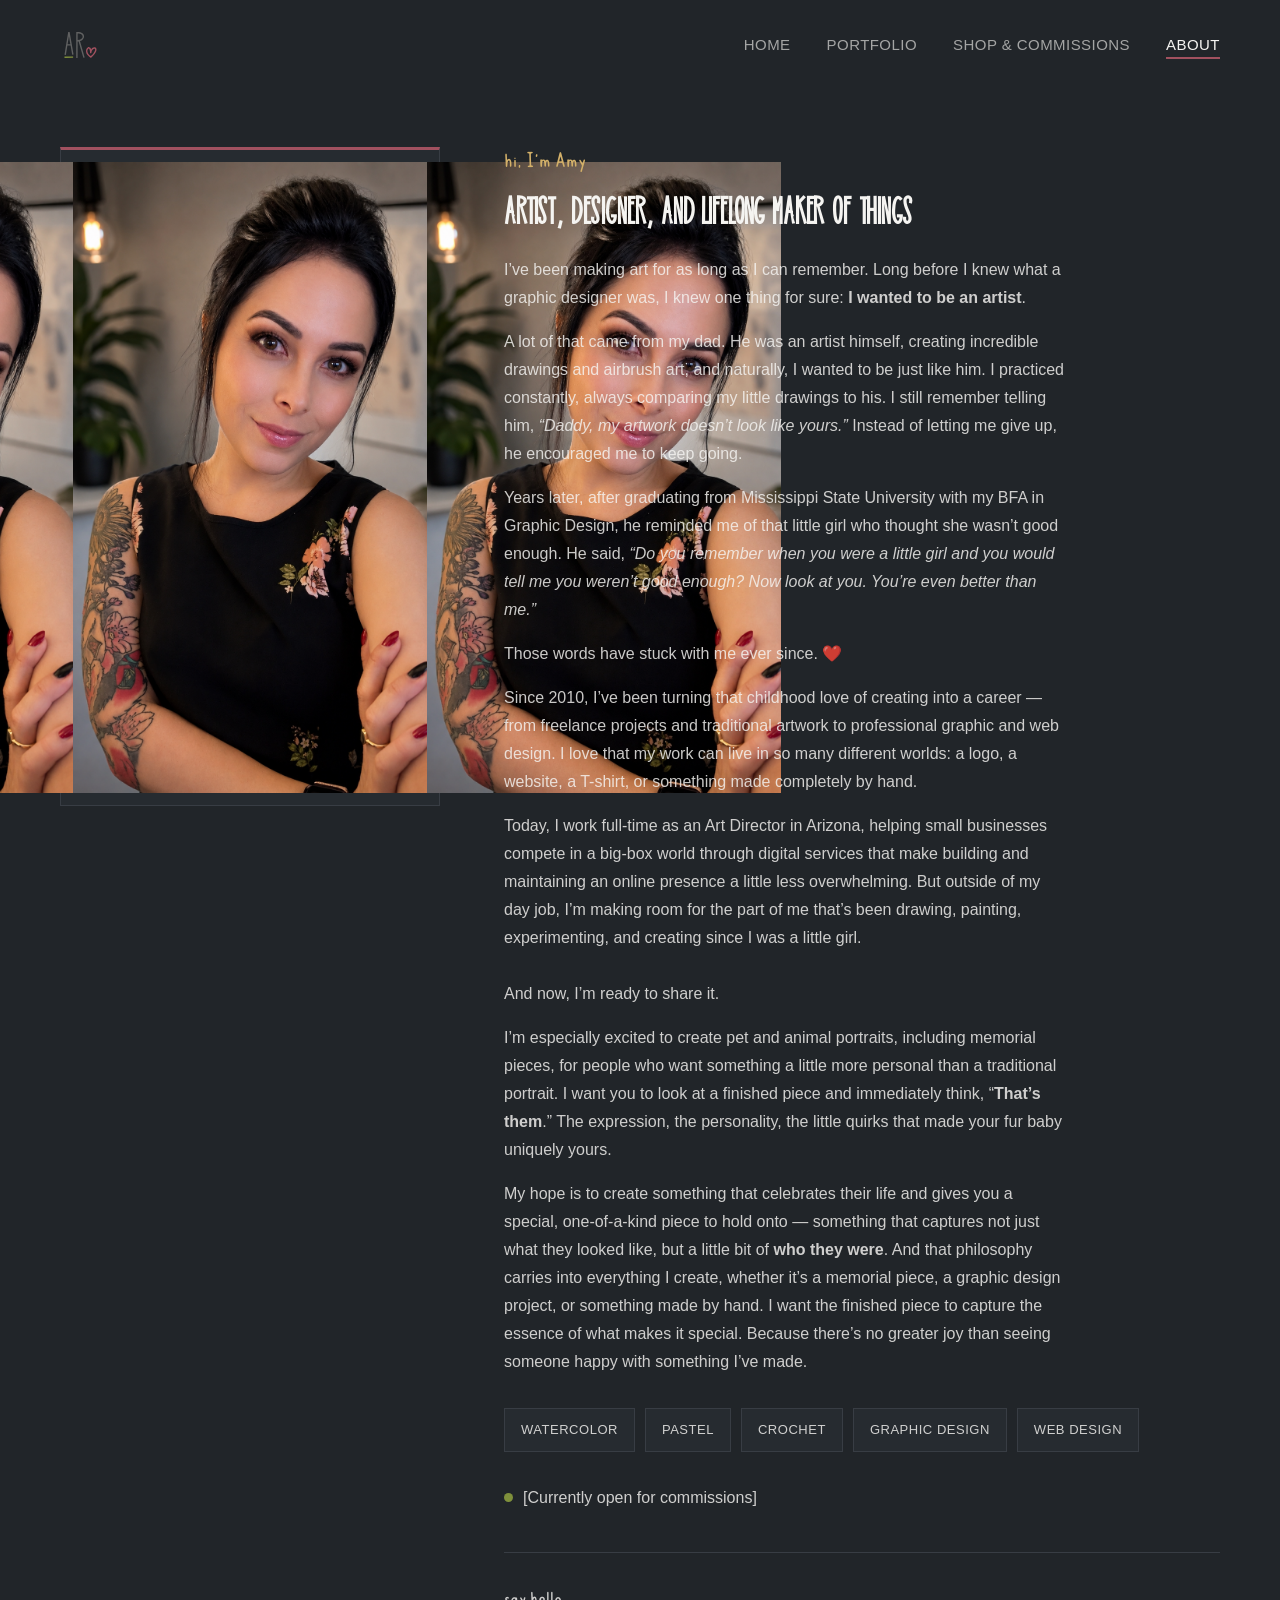
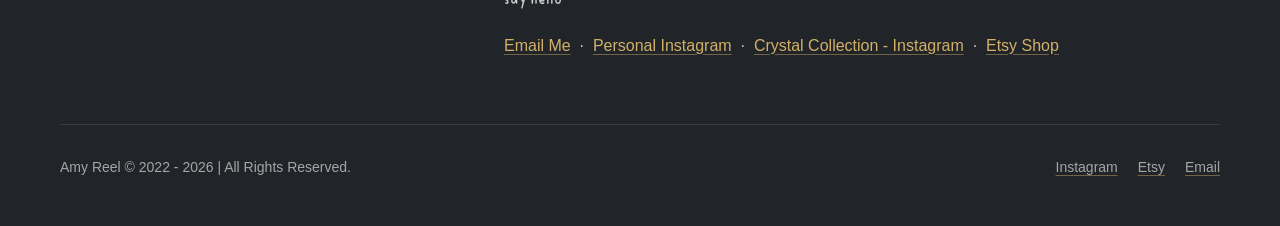
==== about.html @ 58066e00 "Update about.html" ====
<!doctype html>
<html lang="en">
<head>
  <meta charset="utf-8">
  <meta name="viewport" content="width=device-width, initial-scale=1">
  <meta name="description" content="About Amy Reel — art, design, crochet, and commissioned traditional media.">
  <title>About | Amy Reel — Art &amp; Design</title>
  <link rel="icon" type="image/x-icon" href="images/favicon.ico">
  <link rel="stylesheet" href="css/style.css">
  <link rel="stylesheet" href="css/pages.css">
</head>
<body>
  <a class="skip-link" href="#main">Skip to main content</a>

  <header class="site-header">
    <div class="wrap nav">
      <a href="index.html" class="nav-logo" aria-label="Amy Reel — Home">
        <img src="images/amy-reel-logo-abrv.svg" alt="" width="64" height="34">
      </a>
      <div class="nav-end">
        <button type="button" class="nav-toggle" aria-expanded="false" aria-controls="primary-nav">
          <span class="nav-toggle-bars" aria-hidden="true"></span>
          <span class="visually-hidden">Menu</span>
        </button>
        <nav aria-label="Primary">
          <ul class="nav-links" id="primary-nav" data-open="false">
            <li><a href="index.html">Home</a></li>
            <li><a href="portfolio.html">Portfolio</a></li>
            <li><a href="shop.html">Shop &amp; Commissions</a></li>
            <li><a href="about.html" aria-current="page">About</a></li>
          </ul>
        </nav>
      </div>
    </div>
  </header>

  <main id="main">
    <section class="wrap about-body">
      <div class="portrait placeholder-block">
        <img src="images/amy-about-pic.png"  alt="a picture of Amy Reel" title="hi, I'm Amy">
        <img src="images/amy-about-pic.png"  alt="a picture of Mochi" title="woof, I'm Mochi">
        <img src="images/amy-about-pic.png"  alt="a picture of Tigerlily" title="meow, I'm Tigerlily">
      </div>
      <div class="about-copy">
        <span class="eyebrow" style="font-size:22px;">hi, I'm Amy</span>
        <h1 class="section-title display">artist, designer, and lifelong maker of things</h1>
        <p>I’ve been making art for as long as I can remember. Long before I knew what a graphic designer was, I knew one thing for sure: <strong>I wanted to be an artist</strong>.</p>
        <p>A lot of that came from my dad. He was an artist himself, creating incredible drawings and airbrush art, and naturally, I wanted to be just like him. I practiced constantly, always comparing my little drawings to his. I still remember telling him, <i>“Daddy, my artwork doesn’t look like yours.”</i> Instead of letting me give up, he encouraged me to keep going.</p>
        <p>Years later, after graduating from Mississippi State University with my BFA in Graphic Design, he reminded me of that little girl who thought she wasn’t good enough. He said, <i>“Do you remember when you were a little girl and you would tell me you weren’t good enough? Now look at you. You’re even better than me.”</i></p>
        <p>Those words have stuck with me ever since. ❤️</p>
        <p>Since 2010, I’ve been turning that childhood love of creating into a career — from freelance projects and traditional artwork to professional graphic and web design. I love that my work can live in so many different worlds: a logo, a website, a T-shirt, or something made completely by hand.</p>
        <p>Today, I work full-time as an Art Director in Arizona, helping small businesses compete in a big-box world through digital services that make building and maintaining an online presence a little less overwhelming. But outside of my day job, I’m making room for the part of me that’s been drawing, painting, experimenting, and creating since I was a little girl.<br><br>And now, I’m ready to share it.</p>
        <p>I’m especially excited to create pet and animal portraits, including memorial pieces, for people who want something a little more personal than a traditional portrait. I want you to look at a finished piece and immediately think, “<strong>That’s them</strong>.” The expression, the personality, the little quirks that made your fur baby uniquely yours.</p>
        <p>My hope is to create something that celebrates their life and gives you a special, one-of-a-kind piece to hold onto — something that captures not just what they looked like, but a little bit of <strong>who they were</strong>. And that philosophy carries into everything I create, whether it’s a memorial piece, a graphic design project, or something made by hand. I want the finished piece to capture the essence of what makes it special. Because there’s no greater joy than seeing someone happy with something I’ve made.</p>
        

        <ul class="tags" aria-label="Mediums and tools">
          <li class="chip">Watercolor</li>
          <li class="chip">Pastel</li>
          <li class="chip">Crochet</li>
          <li class="chip">Graphic Design</li>
          <li class="chip">Web Design</li>
        </ul>

        <p class="status-badge"><span class="status-dot" aria-hidden="true"></span>[Currently open for commissions]</p>

        <div class="contact-block">
          <p class="eyebrow">say hello</p>
          <p>
            <a href="mailto:amyhreel@gmail.com">Email Me</a>
            &nbsp;&middot;&nbsp;
            <a href="https://www.instagram.com/amehkeepsitreel/" target="_blank">Personal Instagram</a>
            &nbsp;&middot;&nbsp;
            <a href="https://www.instagram.com/a.reel.crystal.collection/" target="_blank">Crystal Collection - Instagram</a>
            &nbsp;&middot;&nbsp;
            <a href="https://www.etsy.com/" target="_blank">Etsy Shop</a>
          </p>
        </div>
      </div>
    </section>
  </main>

  <footer class="footer wrap">
    <p>Amy Reel &copy; 2022 - <script>document.write(new Date().getFullYear())</script> | All Rights Reserved.</p>
    <ul class="footer-social">
      <li><a href="#">Instagram</a></li>
      <li><a href="https://www.etsy.com/">Etsy</a></li>
      <li><a href="mailto:your@email.com">Email</a></li>
    </ul>
  </footer>

  <script src="js/main.js"></script>
</body>
</html>
---- css/style.css ----
/* =========================================================
   Amy Reel — Art & Design
   Shared stylesheet
   ========================================================= */

/* ---- Fonts ---- */
@font-face {
  font-family: 'Maple Spruce';
  src: url('../fonts/MapleSpruce.woff2') format('woff2');
  font-weight: normal;
  font-style: normal;
  font-display: swap;
}
@font-face {
  font-family: 'Rosemary Spaced';
  src: url('../fonts/RosemarySpaced.woff2') format('woff2');
  font-weight: normal;
  font-style: normal;
  font-display: swap;
}

/* ---- Design tokens ---- */
:root {
  --bg: #212529;
  --bg-card: #262b30;
  --bg-card-hover: #2c3238;
  --rule: #383d44;
  --ink: #F5F4F1;
  --ink-body: rgba(245, 244, 241, 0.82);
  --ink-dim: rgba(245, 244, 241, 0.62);
  --charcoal: #606161;
  --rose: #A1515F;
  --rose-hover: #8c4451;
  --olive: #7F903B;
  --mustard: #D3B069;
  --terracotta: #BA6D5F;

  --font-body: -apple-system, BlinkMacSystemFont, "Segoe UI", Roboto, "Helvetica Neue", Arial, sans-serif;
  --font-display: 'Maple Spruce', 'Arial Narrow', sans-serif;
  --font-script: 'Rosemary Spaced', cursive;

  --transition-fast: 150ms ease;
  --transition-base: 220ms cubic-bezier(0.2, 0.65, 0.3, 1);
  --transition-slow: 360ms cubic-bezier(0.2, 0.65, 0.3, 1);
}

/* Respect reduced-motion preference: neutralize non-essential motion */
@media (prefers-reduced-motion: reduce) {
  *, *::before, *::after {
    animation-duration: 0.001ms !important;
    animation-iteration-count: 1 !important;
    transition-duration: 0.001ms !important;
    scroll-behavior: auto !important;
  }
}

/* ---- Reset & base ---- */
* { box-sizing: border-box; }
html { scroll-behavior: smooth; }
body {
  margin: 0;
  background: var(--bg);
  color: var(--ink-body);
  font-family: var(--font-body);
  font-size: 16px;
  line-height: 1.5;
  -webkit-font-smoothing: antialiased;
}
img { max-width: 100%; display: block; }
h1, h2, h3 { color: var(--ink); margin: 0; font-weight: 600; }
p { margin: 0; }
ul { list-style: none; margin: 0; padding: 0; }
button { font: inherit; color: inherit; background: none; }

a {
  color: var(--mustard);
  text-decoration: underline;
  text-decoration-color: rgba(211, 176, 105, 0.45);
  text-underline-offset: 3px;
  transition: color var(--transition-fast), text-decoration-color var(--transition-fast);
}
a:hover {
  color: #e2c68b;
  text-decoration-color: currentColor;
}

/* Visible, consistent focus indication for every interactive element (WCAG 2.4.7 / 2.4.11) */
a:focus-visible,
button:focus-visible,
[tabindex]:focus-visible {
  outline: 3px solid var(--mustard);
  outline-offset: 3px;
  border-radius: 1px;
}

/* Visually-hidden utility for accessible-name-only text (WCAG 1.1.1 / 4.1.2) */
.visually-hidden {
  position: absolute;
  width: 1px; height: 1px;
  padding: 0; margin: -1px;
  overflow: hidden;
  clip: rect(0, 0, 0, 0);
  white-space: nowrap;
  border: 0;
}

/* Skip link (WCAG 2.4.1) */
.skip-link {
  position: absolute;
  top: -60px;
  left: 16px;
  z-index: 100;
  background: var(--ink);
  color: var(--bg);
  padding: 12px 20px;
  font-size: 15px;
  font-weight: 600;
  text-decoration: none;
  border-radius: 2px;
  transition: top var(--transition-base);
}
.skip-link:focus {
  top: 16px;
}

.wrap { max-width: 1160px; margin: 0 auto; padding: 0 48px; }

/* ---- Type helpers ---- */
.eyebrow {
  font-family: var(--font-script);
  font-size: 28px;
  font-weight: 400;
  color: var(--mustard);
  line-height: 1.3;
  display: block;
}
.display {
  font-family: var(--font-display);
  letter-spacing: 0.02em;
  color: var(--ink);
  line-height: 1.05;
  text-transform: uppercase;
}

.rule { display: inline-block; width: 64px; height: 5px; }
.rule-olive { background: var(--olive); }
.rule-mustard { background: var(--mustard); }
.rule-terracotta { background: var(--terracotta); }
.rule-rose { background: var(--rose); }

/* ---- Buttons ---- */
.btn {
  display: inline-flex;
  align-items: center;
  justify-content: center;
  gap: 10px;
  font-family: var(--font-display);
  font-size: 19px;
  letter-spacing: 0.03em;
  text-transform: uppercase;
  padding: 15px 30px;
  border-radius: 2px;
  cursor: pointer;
  border: 2px solid transparent;
  min-height: 44px;
  text-decoration: none;
  transition: background-color var(--transition-base), border-color var(--transition-base),
              color var(--transition-base), transform var(--transition-fast);
}
.btn:active { transform: translateY(1px); }
.btn-primary { background: var(--rose); color: #ffffff; }
.btn-primary:hover, .btn-primary:focus-visible { background: var(--rose-hover); color: #fff; }
.btn-outline { background: transparent; border-color: var(--mustard); color: var(--mustard); }
.btn-outline:hover, .btn-outline:focus-visible {
  background: rgba(211, 176, 105, 0.12);
  color: var(--mustard);
}

/* ---- Filter chips (buttons) ---- */
.chip {
  display: inline-flex;
  align-items: center;
  gap: 8px;
  font-size: 13px;
  letter-spacing: 0.04em;
  text-transform: uppercase;
  padding: 9px 16px;
  border: 1px solid var(--rule);
  color: var(--ink-body);
  background: var(--bg-card);
  cursor: pointer;
  min-height: 44px;
  transition: border-color var(--transition-base), color var(--transition-base),
              background-color var(--transition-base);
}
.chip:hover { border-color: var(--ink-dim); }
.chip[aria-pressed="true"] {
  border-color: var(--accent, var(--ink-dim));
  color: var(--ink);
  background: var(--bg-card-hover);
}
.chip-dot {
  width: 8px; height: 8px; border-radius: 50%; flex: none;
  background: var(--accent, var(--ink-dim));
}

/* ---- Nav ---- */
.site-header { border-bottom: 1px solid transparent; }
.nav {
  display: flex;
  align-items: center;
  justify-content: space-between;
  padding: 28px 0;
  position: relative;
}
.nav-logo { display: flex; align-items: center; }
.nav-logo img { height: 34px; width: auto; display: block; }

.nav-end { display: flex; align-items: center; gap: 16px; }

.nav-toggle {
  display: none;
  align-items: center;
  justify-content: center;
  width: 44px;
  height: 44px;
  border: 1px solid var(--rule);
  cursor: pointer;
}
.nav-toggle-bars,
.nav-toggle-bars::before,
.nav-toggle-bars::after {
  display: block;
  width: 22px;
  height: 2px;
  background: var(--ink);
  transition: transform var(--transition-base), opacity var(--transition-base);
}
.nav-toggle-bars { position: relative; }
.nav-toggle-bars::before,
.nav-toggle-bars::after { content: ""; position: absolute; left: 0; }
.nav-toggle-bars::before { top: -7px; }
.nav-toggle-bars::after { top: 7px; }
.nav-toggle[aria-expanded="true"] .nav-toggle-bars { background: transparent; }
.nav-toggle[aria-expanded="true"] .nav-toggle-bars::before { transform: translateY(7px) rotate(45deg); }
.nav-toggle[aria-expanded="true"] .nav-toggle-bars::after { transform: translateY(-7px) rotate(-45deg); }

.nav-links { display: flex; gap: 36px; }
.nav-links a {
  color: var(--ink-dim);
  font-size: 15px;
  letter-spacing: 0.03em;
  text-transform: uppercase;
  text-decoration: none;
  padding: 4px 0;
  position: relative;
}
.nav-links a::after {
  content: "";
  position: absolute;
  left: 0; right: 100%;
  bottom: -2px;
  height: 2px;
  background: var(--mustard);
  transition: right var(--transition-base);
}
.nav-links a:hover,
.nav-links a:focus-visible { color: var(--ink); }
.nav-links a:hover::after,
.nav-links a:focus-visible::after { right: 0; }
.nav-links a[aria-current="page"] {
  color: var(--ink);
}
.nav-links a[aria-current="page"]::after { right: 0; background: var(--rose); }

@media (max-width: 780px) {
  .nav-toggle { display: flex; }
  .nav-links {
    display: flex;
    flex-direction: column;
    gap: 4px;
    position: absolute;
    top: 100%;
    left: 0;
    right: 0;
    background: var(--bg-card);
    border: 1px solid var(--rule);
    padding: 8px;
    transform-origin: top;
    transform: scaleY(0);
    opacity: 0;
    pointer-events: none;
    transition: transform var(--transition-base), opacity var(--transition-base);
  }
  .nav-links[data-open="true"] {
    transform: scaleY(1);
    opacity: 1;
    pointer-events: auto;
  }
  .nav-links a { display: block; padding: 14px 12px; }
  .nav-links a::after { display: none; }
}

/* ---- Footer ---- */
.footer {
  border-top: 1px solid var(--rule);
  padding: 32px 0 48px;
  display: flex;
  align-items: center;
  justify-content: space-between;
  color: var(--ink-dim);
  font-size: 14px;
  flex-wrap: wrap;
  gap: 16px;
}
.footer a { color: var(--ink-dim); }
.footer a:hover, .footer a:focus-visible { color: var(--mustard); }
.footer-social { display: flex; gap: 20px; }

/* ---- Placeholder blocks (swap for real images) ---- */
.placeholder-block {
  background: var(--bg-card);
  border: 1px solid var(--rule);
  display: flex;
  align-items: center;
  justify-content: center;
  color: var(--ink-dim);
  font-size: 13px;
  letter-spacing: 0.03em;
  text-align: center;
  padding: 12px;
}

/* ---- Section rhythm ---- */
.section { padding: 64px 0; border-top: 1px solid var(--rule); }
.section-head { margin-bottom: 44px; margin-top: 24px; }
.section-title { font-size: 40px; margin: 14px 0 0; }
---- css/pages.css ----
/* =========================================================
   Amy Reel — Art & Design
   Page-specific styles (home, portfolio, project, shop, about)
   ========================================================= */

/* ---- Home hero ---- */
.hero { padding: 64px 0 80px; }
.hero-split { display: grid; grid-template-columns: 1.15fr 0.85fr; gap: 56px; align-items: center; }
.hero-logo { width: min(420px, 100%); height: auto; }
.hero-tagline { margin: 22px 0 26px; font-size: 24px; max-width: 560px; }
.hero-copy { max-width: 520px; font-size: 17px; line-height: 1.7; color: var(--ink-body); }
.hero-actions { display: flex; gap: 18px; margin-top: 36px; flex-wrap: wrap; }

.hero-art { display: flex; flex-direction: column; align-items: center; gap: 14px; }
.hero-illustration { width: 100%; max-width: 380px; height: auto; }
.hero-art-caption { font-size: 13px; color: var(--ink-dim); text-align: center; max-width: 260px; }

/* Gentle entrance for the hero illustration's line art (decorative only, honors reduced-motion above) */
.hero-illustration path,
.hero-illustration circle {
  stroke-dasharray: 1;
  animation: none;
}
@media (prefers-reduced-motion: no-preference) {
  .hero-illustration {
    opacity: 0;
    transform: translateY(8px);
    animation: hero-art-in 420ms cubic-bezier(0.2, 0.65, 0.3, 1) 120ms forwards;
  }
}
@keyframes hero-art-in {
  to { opacity: 1; transform: translateY(0); }
}

/* ---- Category cards (home) ---- */
.grid-3 { display: grid; grid-template-columns: repeat(3, minmax(0, 1fr)); gap: 28px; }
.cat-card {
  background: var(--bg-card);
  border: 1px solid var(--rule);
  padding: 34px 28px 30px;
  display: flex;
  flex-direction: column;
  gap: 16px;
  align-items: flex-start;
  transition: transform var(--transition-base), border-color var(--transition-base),
              background-color var(--transition-base);
}
.cat-card:hover, .cat-card:focus-within {
  transform: translateY(-4px);
  border-color: var(--ink-dim);
  background: var(--bg-card-hover);
}
.cat-icon { width: 46px; height: 46px; }
.cat-card h3 { font-size: 22px; font-family: var(--font-display); text-transform: uppercase; letter-spacing: 0.02em; }
.cat-card p { color: var(--ink-dim); font-size: 15px; line-height: 1.6; }
.cat-link {
  font-size: 14px; letter-spacing: 0.03em; text-transform: uppercase; margin-top: auto;
  text-decoration: none;
}
.cat-link .arrow { display: inline-block; transition: transform var(--transition-fast); }
.cat-link:hover .arrow, .cat-link:focus-visible .arrow { transform: translateX(4px); }

/* ---- Portfolio page ---- */
.page-head { padding: 56px 0 40px; }
.page-head .section-title { font-size: 44px; margin: 14px 0 20px; }
.page-head p { max-width: 560px; color: var(--ink-body); font-size: 16px; line-height: 1.6; }

.filters { display: flex; gap: 12px; flex-wrap: wrap; padding-bottom: 44px; }

.grid-work {
  display: grid;
  grid-template-columns: repeat(3, minmax(0, 1fr));
  gap: 32px 28px;
  padding-bottom: 72px;
}
.work-card {
  display: flex;
  flex-direction: column;
  text-decoration: none;
  color: inherit;
}
.work-thumb {
  aspect-ratio: 4 / 3;
  width: 100%;
  overflow: hidden;
  transition: border-color var(--transition-base);
}
.work-thumb > span { display: block; transition: transform var(--transition-slow); }
.work-card:hover .work-thumb > span,
.work-card:focus-visible .work-thumb > span { transform: scale(1.035); }
.work-meta { padding-top: 14px; }
.work-tag { font-size: 12px; letter-spacing: 0.05em; text-transform: uppercase; color: var(--ink-dim); }
.work-title {
  font-size: 19px; color: var(--ink); margin-top: 6px; font-weight: 600;
  text-decoration: underline; text-decoration-color: transparent; text-underline-offset: 3px;
  transition: text-decoration-color var(--transition-base);
}
.work-card:hover .work-title,
.work-card:focus-visible .work-title { text-decoration-color: var(--mustard); }

.grid-work[data-filtering="true"] .work-card { display: none; }
.grid-work[data-filtering="true"] .work-card[data-match="true"] { display: flex; }

.filter-status { padding: 0 0 32px; font-size: 14px; color: var(--ink-dim); }

/* ---- Project detail page ---- */
.crumb { padding: 32px 0 0; font-size: 13px; color: var(--ink-dim); letter-spacing: 0.03em; text-transform: uppercase; }
.crumb a { color: var(--ink-dim); text-decoration: none; }
.crumb a:hover, .crumb a:focus-visible { color: var(--mustard); }

.detail-head { padding: 22px 0 36px; display: flex; align-items: flex-end; justify-content: space-between; gap: 24px; flex-wrap: wrap; }
.detail-title { font-size: 46px; }
.meta-row { display: flex; gap: 28px; margin-top: 18px; flex-wrap: wrap; }
.meta-item { font-size: 13px; color: var(--ink-dim); letter-spacing: 0.03em; text-transform: uppercase; }
.meta-item strong { display: block; color: var(--ink); font-size: 15px; text-transform: none; letter-spacing: 0; margin-top: 4px; font-weight: 600; }

.hero-image { aspect-ratio: 16 / 9; width: 100%; border-top: 3px solid var(--terracotta); }

.detail-body { display: grid; grid-template-columns: 2fr 1fr; gap: 56px; padding: 48px 0 64px; }
.detail-copy p { color: var(--ink-body); font-size: 16px; line-height: 1.75; }
.detail-copy p + p { margin-top: 18px; }

.thumb-row { display: grid; grid-template-columns: repeat(3, minmax(0, 1fr)); gap: 16px; padding-bottom: 64px; }
.thumb { aspect-ratio: 1; }

.cta-panel { background: var(--bg-card); border: 1px solid var(--rule); padding: 28px; align-self: start; }
.cta-panel .eyebrow { font-size: 20px; margin-bottom: 10px; }
.cta-panel p { color: var(--ink-dim); font-size: 14px; line-height: 1.6; margin-bottom: 20px; }

.prev-next { display: flex; justify-content: space-between; padding: 32px 0 56px; border-top: 1px solid var(--rule); font-size: 14px; text-transform: uppercase; letter-spacing: 0.03em; }
.prev-next a { text-decoration: none; display: inline-flex; align-items: center; gap: 8px; }
.prev-next a .arrow { transition: transform var(--transition-fast); }
.prev-next a:hover .arrow, .prev-next a:focus-visible .arrow { transform: translateX(4px); }
.prev-next a:first-child:hover .arrow, .prev-next a:first-child:focus-visible .arrow { transform: translateX(-4px); }

/* ---- Shop & Commissions page ---- */
.steps { padding: 56px 0 64px; border-top: 1px solid var(--rule); }
.steps-grid { display: grid; grid-template-columns: repeat(4, minmax(0, 1fr)); gap: 24px; margin-top: 40px; }
.step { display: flex; flex-direction: column; gap: 14px; }
.step-num {
  width: 40px; height: 40px; border-radius: 50%;
  display: flex; align-items: center; justify-content: center;
  font-family: var(--font-display);
  font-size: 17px;
  color: #fff;
}
.step h3 { font-size: 17px; color: var(--ink); }
.step p { font-size: 14px; color: var(--ink-dim); line-height: 1.6; }

.faq { padding: 40px 0 72px; border-top: 1px solid var(--rule); max-width: 720px; }
.faq-item { border-bottom: 1px solid var(--rule); }
.faq-item summary {
  padding: 26px 4px;
  font-size: 18px;
  color: var(--ink);
  cursor: pointer;
  list-style: none;
  display: flex;
  align-items: center;
  justify-content: space-between;
  gap: 16px;
}
.faq-item summary::-webkit-details-marker { display: none; }
.faq-item summary .chevron { transition: transform var(--transition-base); flex: none; }
.faq-item[open] summary .chevron { transform: rotate(180deg); }
.faq-item p { font-size: 15px; color: var(--ink-body); line-height: 1.7; padding: 0 4px 26px; }

.closing { padding-bottom: 72px; font-size: 15px; color: var(--ink-dim); }

/* ---- About page ---- */
.about-body { display: grid; grid-template-columns: 380px 1fr; gap: 64px; padding: 56px 0 64px; align-items: start; }
.portrait { aspect-ratio: 4 / 5; width: 100%; border-top: 3px solid var(--rose); }
.about-copy .section-title { font-size: 42px; margin: 14px 0 22px; }
.about-copy p { color: var(--ink-body); font-size: 16px; line-height: 1.75; max-width: 560px; }
.about-copy p + p { margin-top: 16px; }

.tags { display: flex; flex-wrap: wrap; gap: 10px; margin-top: 32px; }
.tags .chip { cursor: default; }
.tags .chip:hover { border-color: var(--rule); }

.status-badge { display: inline-flex; align-items: center; gap: 10px; margin-top: 32px; font-size: 14px; color: var(--ink-dim); }
.status-dot { width: 9px; height: 9px; border-radius: 50%; background: var(--olive); flex: none; }

.contact-block { margin-top: 40px; padding-top: 28px; border-top: 1px solid var(--rule); }
.contact-block .eyebrow { font-size: 20px; margin-bottom: 12px; }
.contact-block a { font-size: 16px; }

/* ---- Responsive ---- */
@media (max-width: 900px) {
  .detail-body { grid-template-columns: 1fr; }
  .grid-work { grid-template-columns: repeat(2, minmax(0, 1fr)); }
  .steps-grid { grid-template-columns: repeat(2, minmax(0, 1fr)); }
}
@media (max-width: 860px) {
  .wrap { padding: 0 24px 24px; }
  .hero-split { grid-template-columns: 1fr; }
  .hero-art { margin-top: 8px; }
  .grid-3 { grid-template-columns: 1fr; }
  .hero-actions { flex-direction: column; align-items: flex-start; }
  .about-body { grid-template-columns: 1fr; }
  .portrait { max-width: 320px; margin: 0 auto; }
}
/* Keep the 3 detail-shot thumbnails as a trio down to phone width, then
   stack — a 2-up layout would leave the third thumbnail stranded alone. */
@media (max-width: 620px) {
  .thumb-row { grid-template-columns: 1fr; }
}
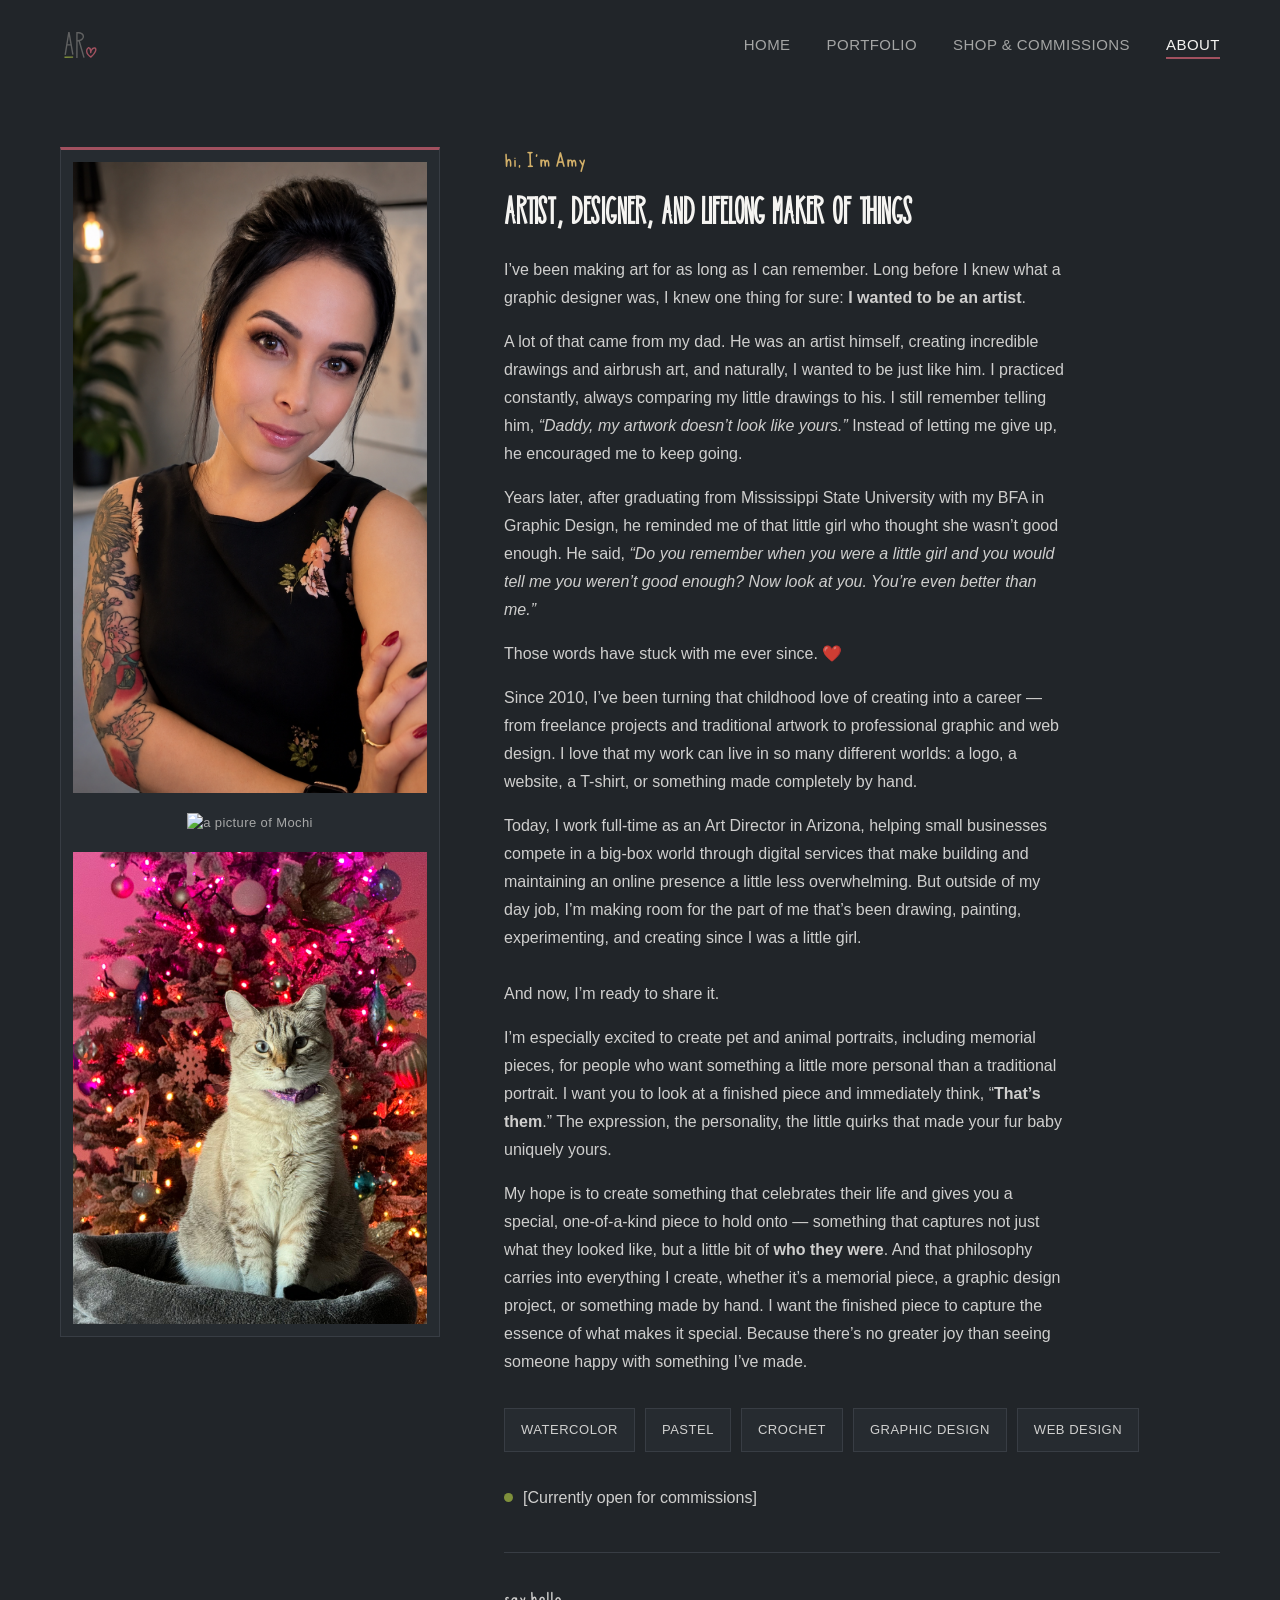
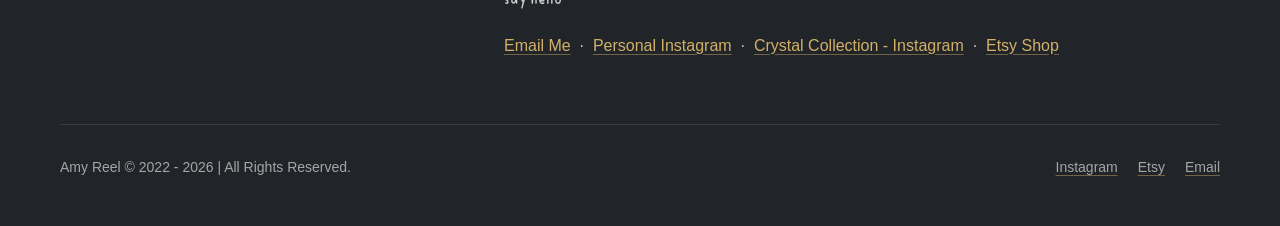
==== commit f82c2227: "Update about.html" ====
--- a/about.html
+++ b/about.html
@@ -38,8 +38,8 @@
     <section class="wrap about-body">
       <div class="portrait placeholder-block">
         <img src="images/amy-about-pic.png"  alt="a picture of Amy Reel" title="hi, I'm Amy">
-        <img src="images/amy-about-pic.png"  alt="a picture of Mochi" title="woof, I'm Mochi">
-        <img src="images/amy-about-pic.png"  alt="a picture of Tigerlily" title="meow, I'm Tigerlily">
+        <img src="images/mochi.png"  alt="a picture of Mochi" title="woof, I'm Mochi">
+        <img src="images/TL.jpg"  alt="a picture of Tigerlily" title="meow, I'm Tigerlily">
       </div>
       <div class="about-copy">
         <span class="eyebrow" style="font-size:22px;">hi, I'm Amy</span>
--- a/css/style.css
+++ b/css/style.css
@@ -329,6 +329,7 @@
   letter-spacing: 0.03em;
   text-align: center;
   padding: 12px;
+  flex-direction: column;
 }
 
 /* ---- Section rhythm ---- */
--- a/css/pages.css
+++ b/css/pages.css
@@ -170,6 +170,8 @@
 /* ---- About page ---- */
 .about-body { display: grid; grid-template-columns: 380px 1fr; gap: 64px; padding: 56px 0 64px; align-items: start; }
 .portrait { aspect-ratio: 4 / 5; width: 100%; border-top: 3px solid var(--rose); }
+.portrait img { padding-bottom: 20px;}
+.portrait img:last-child { padding-bottom: 0;}
 .about-copy .section-title { font-size: 42px; margin: 14px 0 22px; }
 .about-copy p { color: var(--ink-body); font-size: 16px; line-height: 1.75; max-width: 560px; }
 .about-copy p + p { margin-top: 16px; }
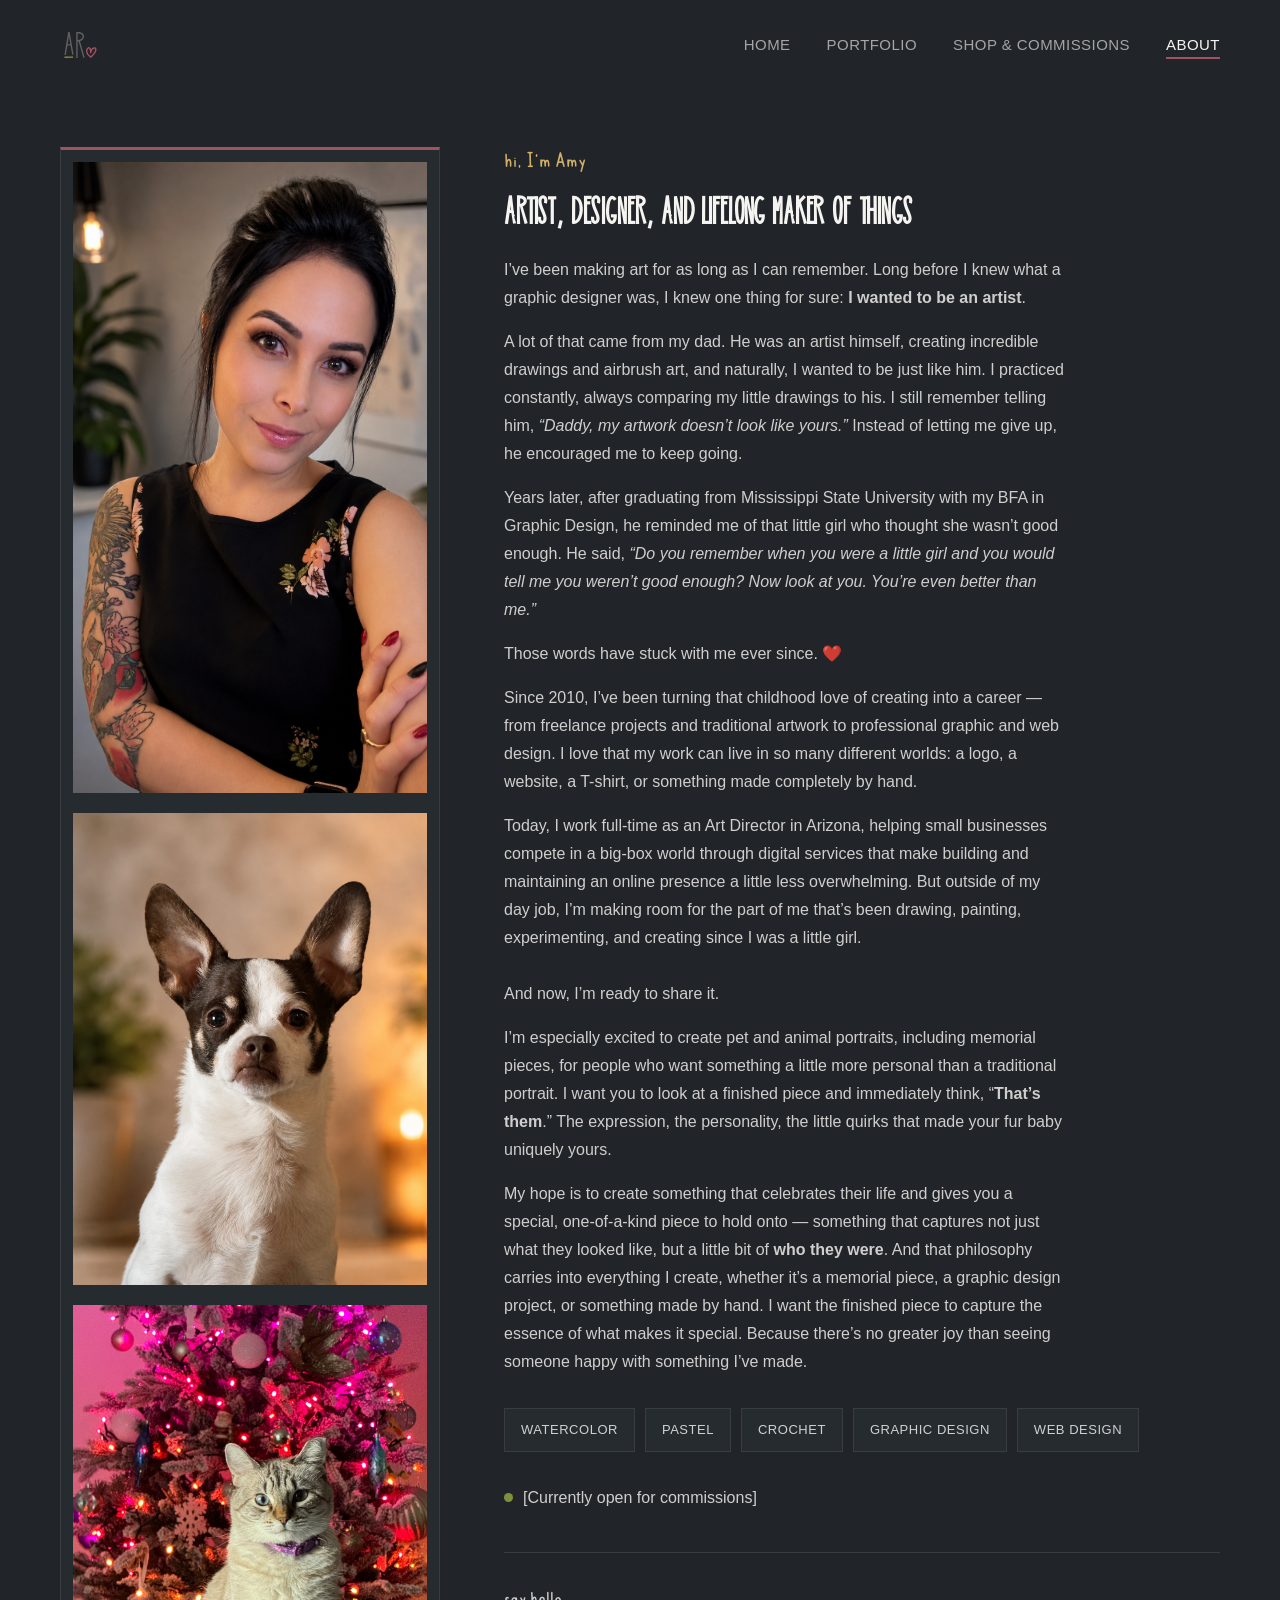
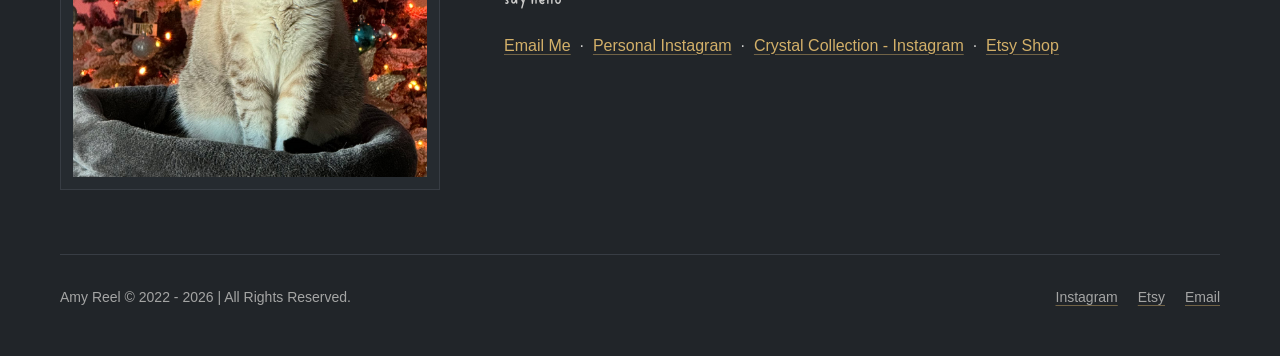
==== commit d80fd225: "Update about.html" ====
--- a/about.html
+++ b/about.html
@@ -38,7 +38,7 @@
     <section class="wrap about-body">
       <div class="portrait placeholder-block">
         <img src="images/amy-about-pic.png"  alt="a picture of Amy Reel" title="hi, I'm Amy">
-        <img src="images/mochi.png"  alt="a picture of Mochi" title="woof, I'm Mochi">
+        <img src="images/Mochi.png"  alt="a picture of Mochi" title="woof, I'm Mochi">
         <img src="images/TL.jpg"  alt="a picture of Tigerlily" title="meow, I'm Tigerlily">
       </div>
       <div class="about-copy">
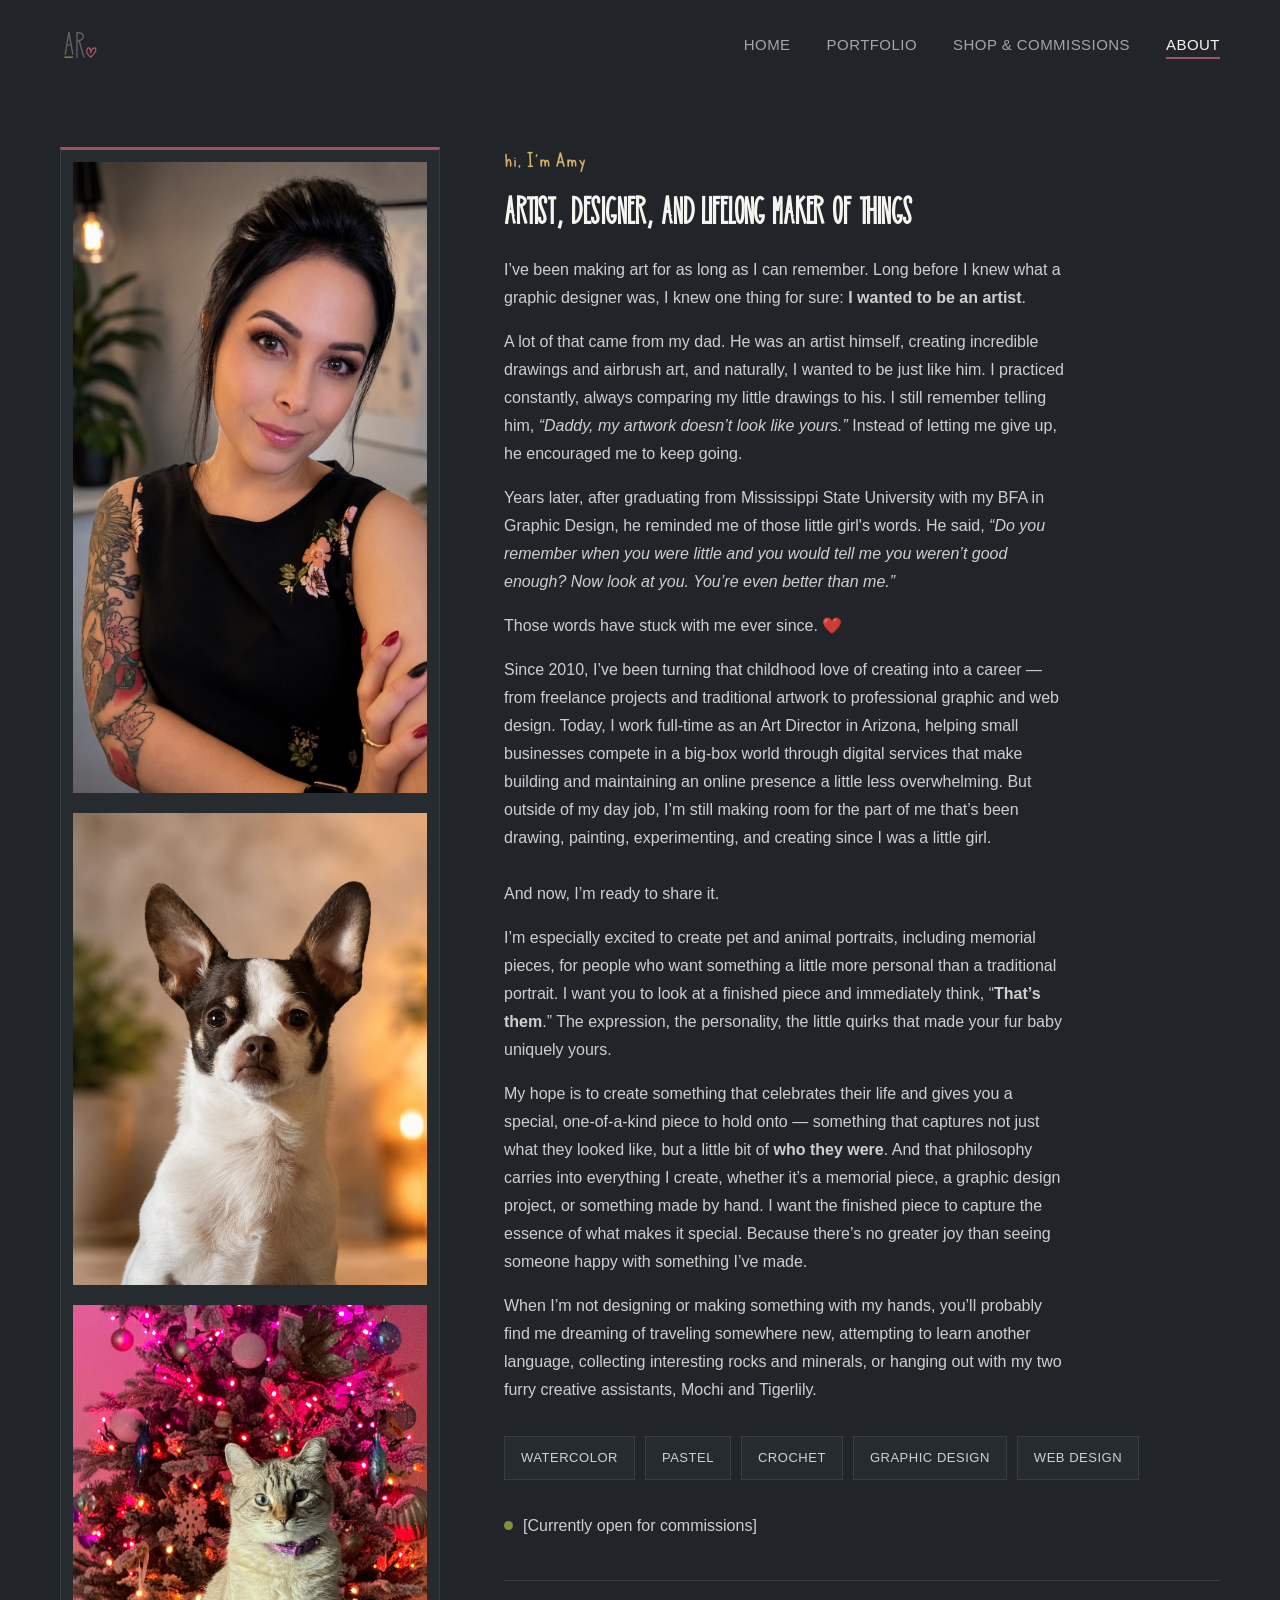
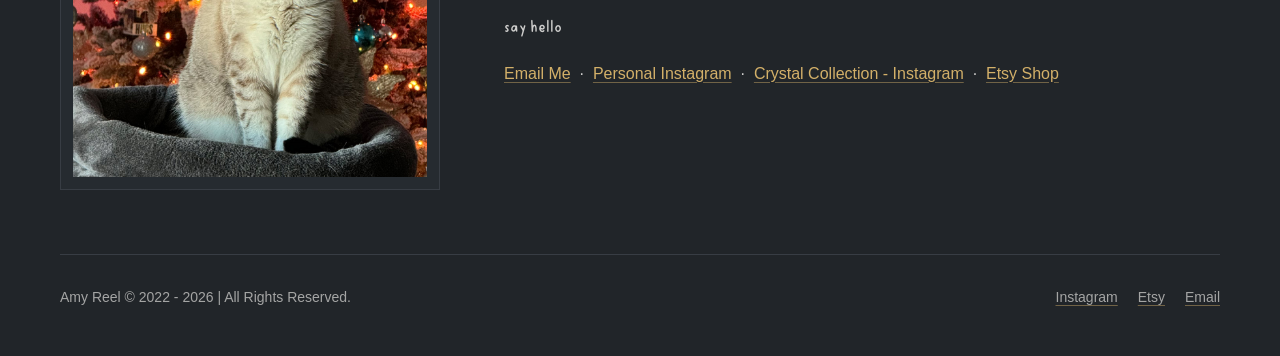
==== commit 298ffa9a: "Update about.html" ====
--- a/about.html
+++ b/about.html
@@ -46,12 +46,12 @@
         <h1 class="section-title display">artist, designer, and lifelong maker of things</h1>
         <p>I’ve been making art for as long as I can remember. Long before I knew what a graphic designer was, I knew one thing for sure: <strong>I wanted to be an artist</strong>.</p>
         <p>A lot of that came from my dad. He was an artist himself, creating incredible drawings and airbrush art, and naturally, I wanted to be just like him. I practiced constantly, always comparing my little drawings to his. I still remember telling him, <i>“Daddy, my artwork doesn’t look like yours.”</i> Instead of letting me give up, he encouraged me to keep going.</p>
-        <p>Years later, after graduating from Mississippi State University with my BFA in Graphic Design, he reminded me of that little girl who thought she wasn’t good enough. He said, <i>“Do you remember when you were a little girl and you would tell me you weren’t good enough? Now look at you. You’re even better than me.”</i></p>
+        <p>Years later, after graduating from Mississippi State University with my BFA in Graphic Design, he reminded me of those little girl's words. He said, <i>“Do you remember when you were little and you would tell me you weren’t good enough? Now look at you. You’re even better than me.”</i></p>
         <p>Those words have stuck with me ever since. ❤️</p>
-        <p>Since 2010, I’ve been turning that childhood love of creating into a career — from freelance projects and traditional artwork to professional graphic and web design. I love that my work can live in so many different worlds: a logo, a website, a T-shirt, or something made completely by hand.</p>
-        <p>Today, I work full-time as an Art Director in Arizona, helping small businesses compete in a big-box world through digital services that make building and maintaining an online presence a little less overwhelming. But outside of my day job, I’m making room for the part of me that’s been drawing, painting, experimenting, and creating since I was a little girl.<br><br>And now, I’m ready to share it.</p>
+        <p>Since 2010, I’ve been turning that childhood love of creating into a career — from freelance projects and traditional artwork to professional graphic and web design. Today, I work full-time as an Art Director in Arizona, helping small businesses compete in a big-box world through digital services that make building and maintaining an online presence a little less overwhelming. But outside of my day job, I’m still making room for the part of me that’s been drawing, painting, experimenting, and creating since I was a little girl.<br><br>And now, I’m ready to share it.</p>
         <p>I’m especially excited to create pet and animal portraits, including memorial pieces, for people who want something a little more personal than a traditional portrait. I want you to look at a finished piece and immediately think, “<strong>That’s them</strong>.” The expression, the personality, the little quirks that made your fur baby uniquely yours.</p>
         <p>My hope is to create something that celebrates their life and gives you a special, one-of-a-kind piece to hold onto — something that captures not just what they looked like, but a little bit of <strong>who they were</strong>. And that philosophy carries into everything I create, whether it’s a memorial piece, a graphic design project, or something made by hand. I want the finished piece to capture the essence of what makes it special. Because there’s no greater joy than seeing someone happy with something I’ve made.</p>
+        <p>When I’m not designing or making something with my hands, you’ll probably find me dreaming of traveling somewhere new, attempting to learn another language, collecting interesting rocks and minerals, or hanging out with my two furry creative assistants, Mochi and Tigerlily.</p>
         
 
         <ul class="tags" aria-label="Mediums and tools">
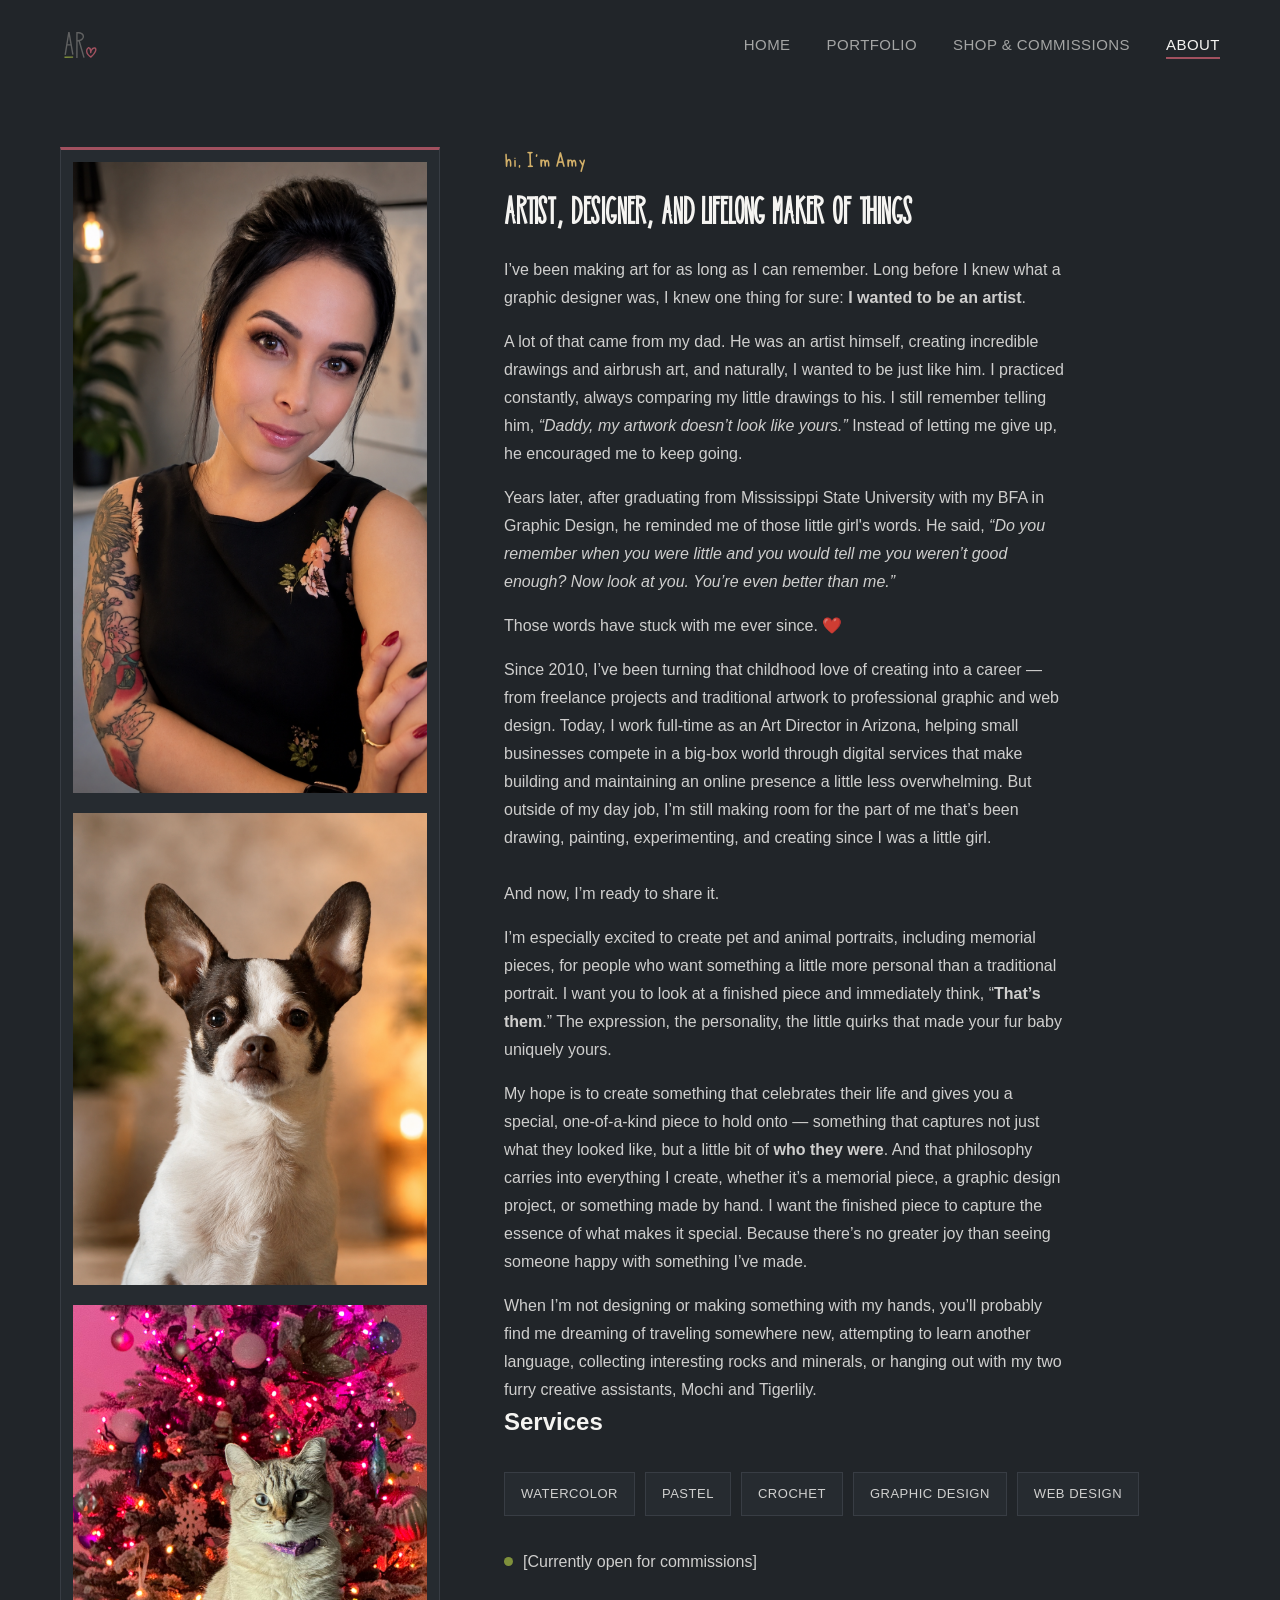
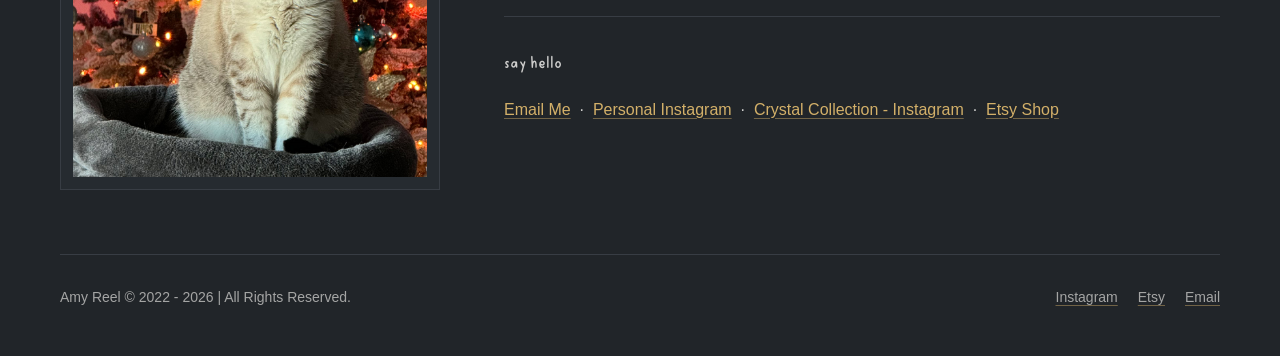
==== commit 93e1354e: "Update about.html" ====
--- a/about.html
+++ b/about.html
@@ -53,7 +53,7 @@
         <p>My hope is to create something that celebrates their life and gives you a special, one-of-a-kind piece to hold onto — something that captures not just what they looked like, but a little bit of <strong>who they were</strong>. And that philosophy carries into everything I create, whether it’s a memorial piece, a graphic design project, or something made by hand. I want the finished piece to capture the essence of what makes it special. Because there’s no greater joy than seeing someone happy with something I’ve made.</p>
         <p>When I’m not designing or making something with my hands, you’ll probably find me dreaming of traveling somewhere new, attempting to learn another language, collecting interesting rocks and minerals, or hanging out with my two furry creative assistants, Mochi and Tigerlily.</p>
         
-
+        <h2>Services</h2>
         <ul class="tags" aria-label="Mediums and tools">
           <li class="chip">Watercolor</li>
           <li class="chip">Pastel</li>
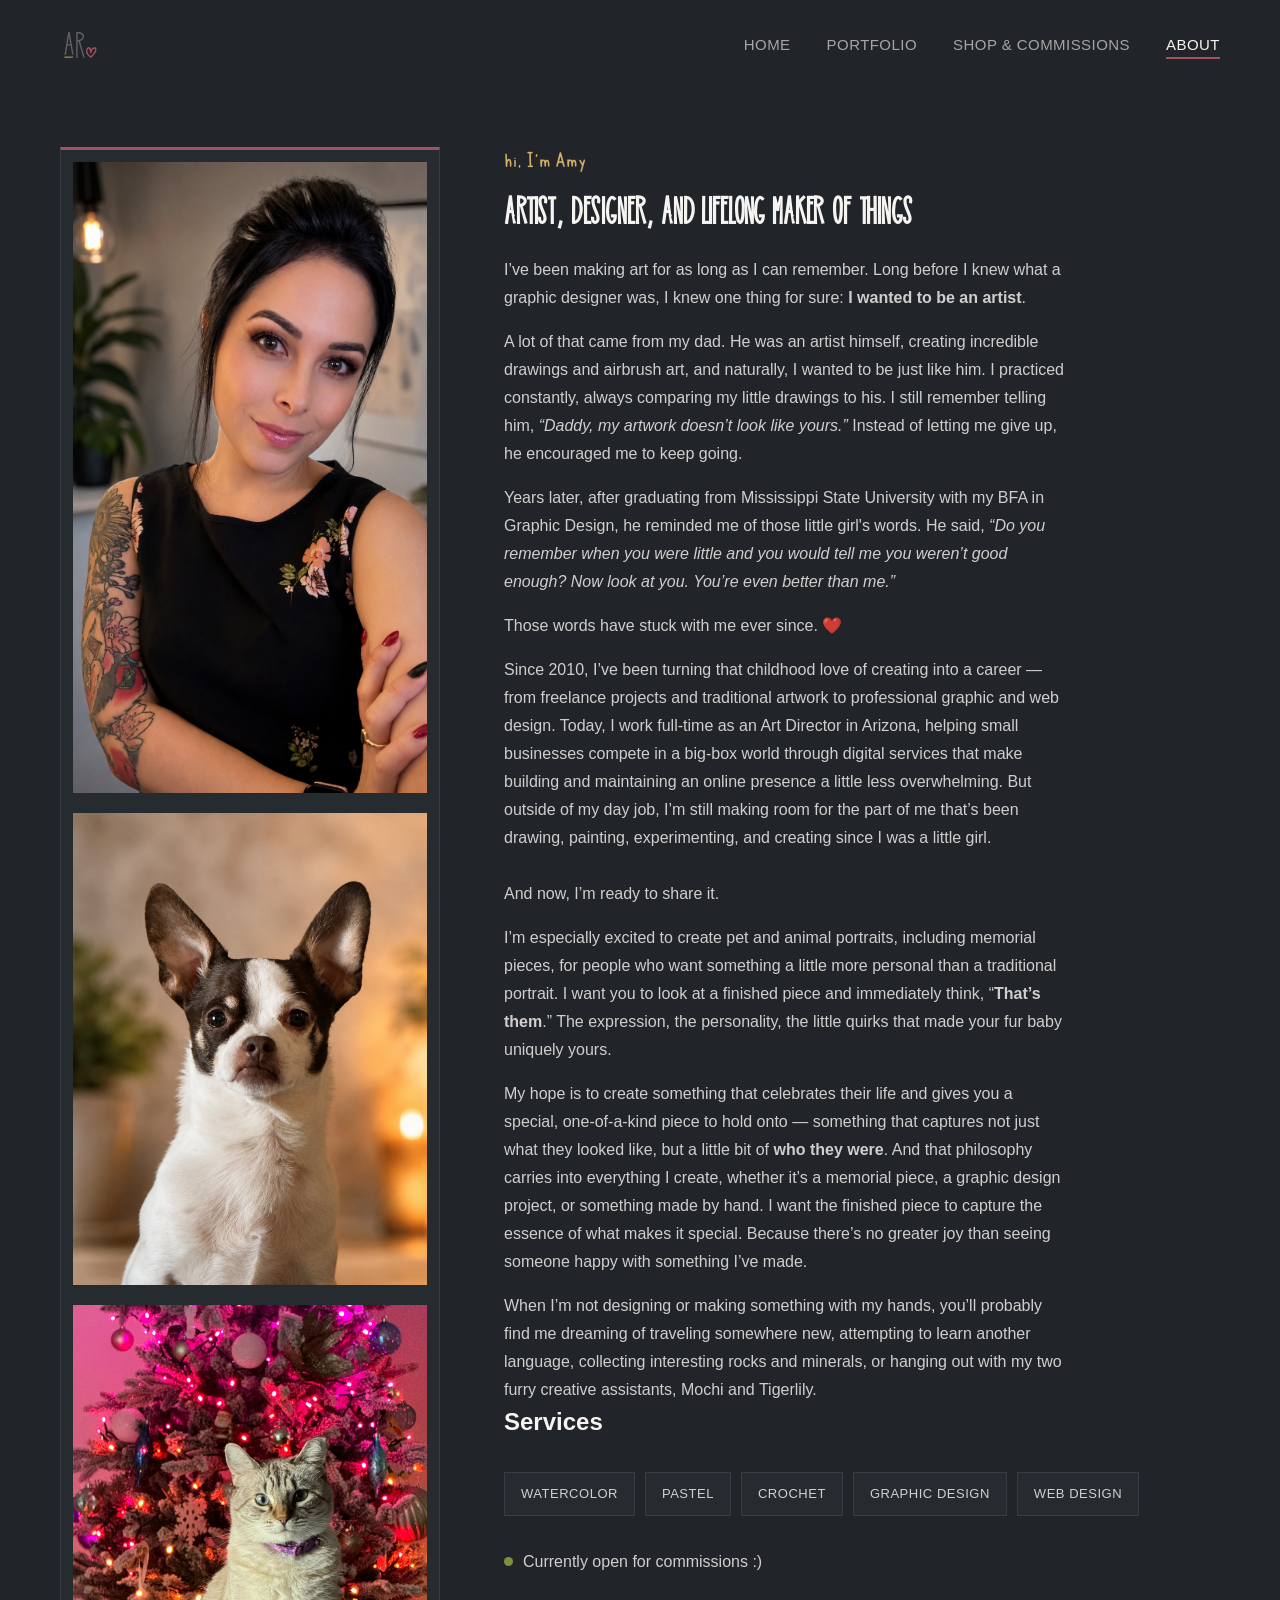
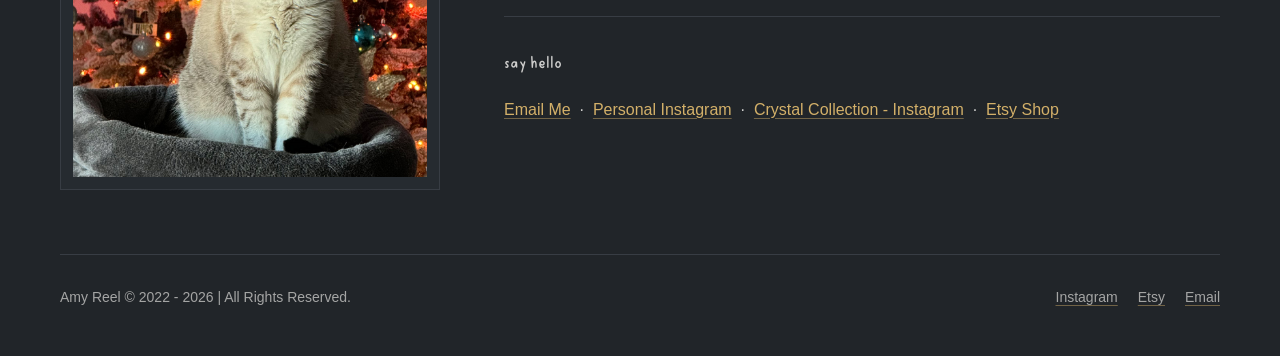
==== commit db61499f: "Update about.html" ====
--- a/about.html
+++ b/about.html
@@ -62,7 +62,7 @@
           <li class="chip">Web Design</li>
         </ul>
 
-        <p class="status-badge"><span class="status-dot" aria-hidden="true"></span>[Currently open for commissions]</p>
+        <p class="status-badge"><span class="status-dot green-light" aria-hidden="true"></span> Currently open for commissions :) </p>
 
         <div class="contact-block">
           <p class="eyebrow">say hello</p>
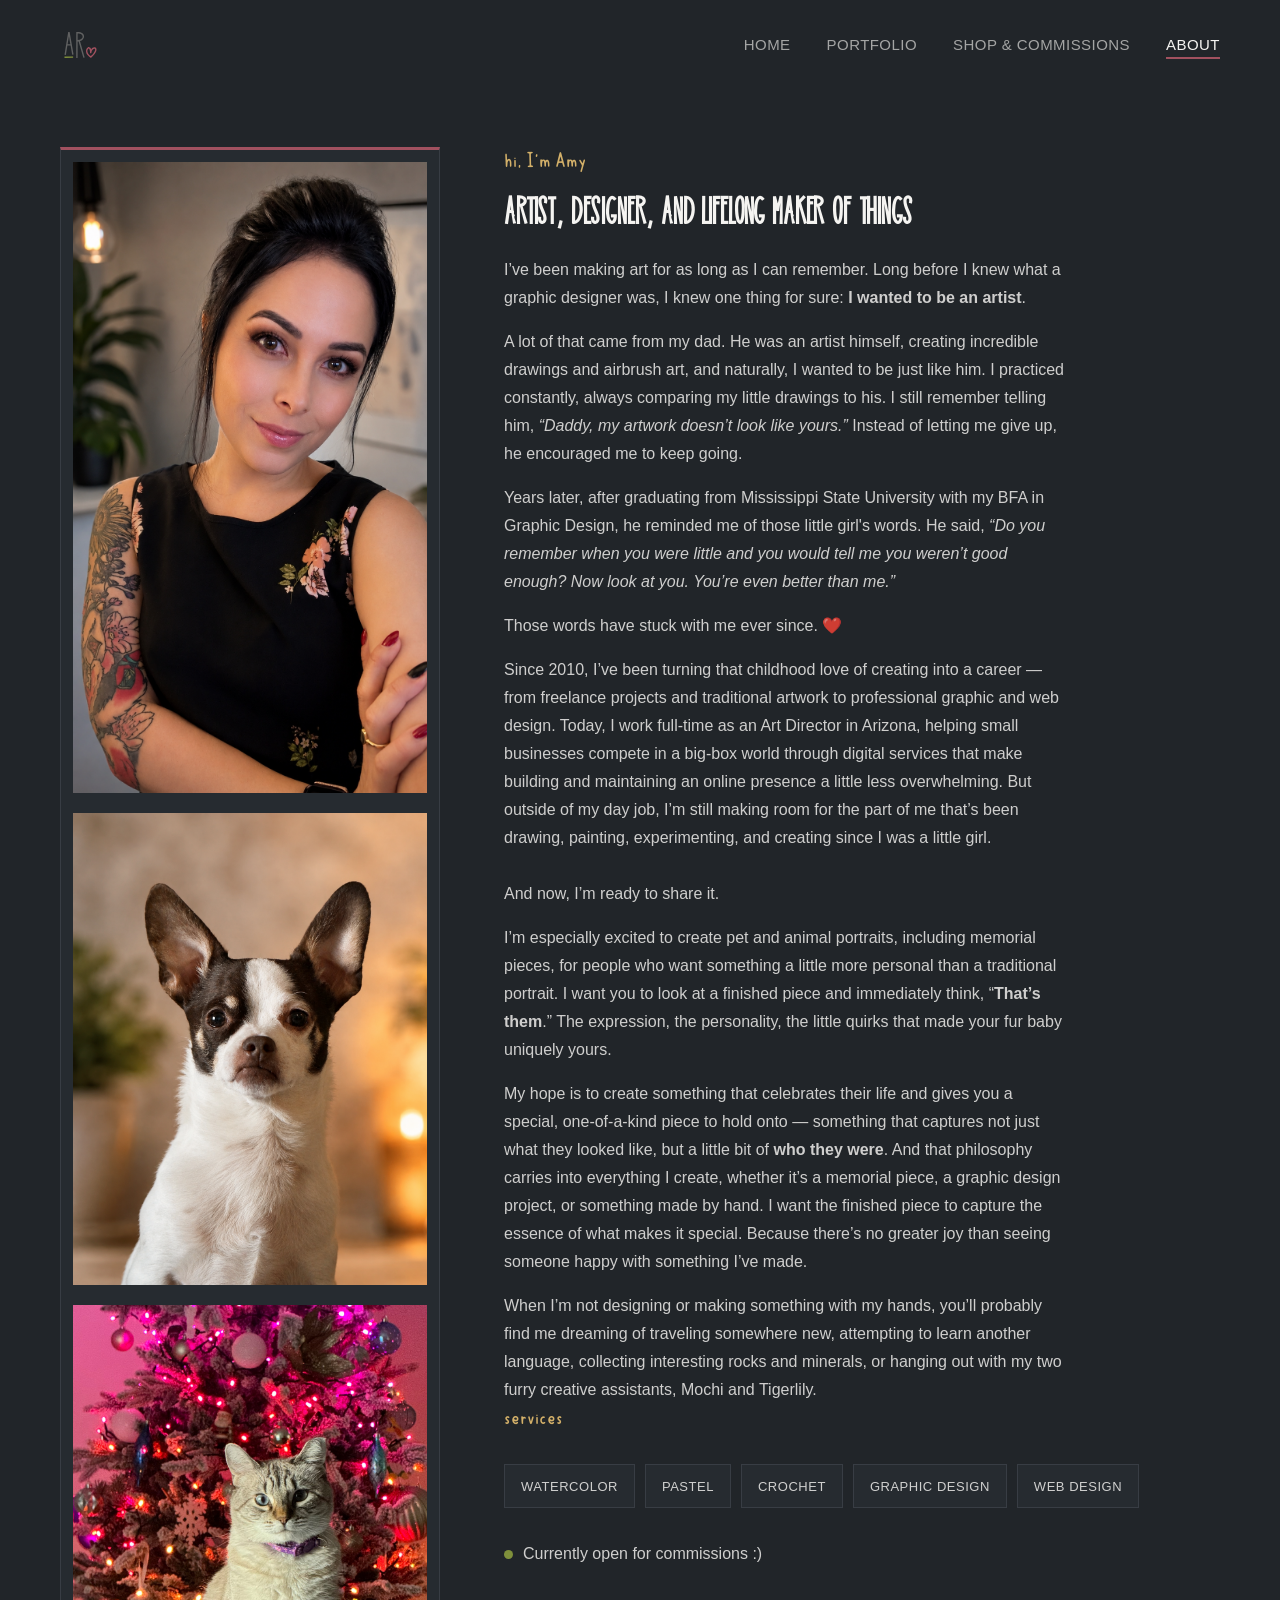
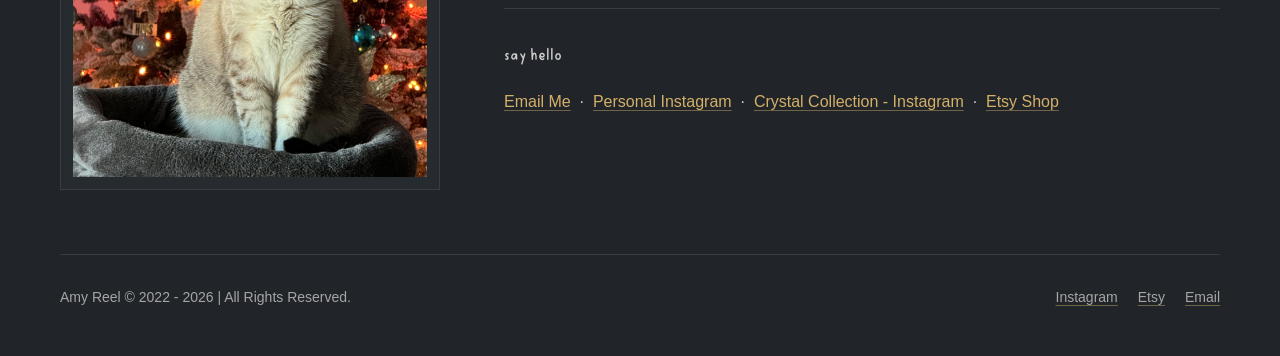
==== commit e633d352: "Update about.html" ====
--- a/about.html
+++ b/about.html
@@ -53,7 +53,7 @@
         <p>My hope is to create something that celebrates their life and gives you a special, one-of-a-kind piece to hold onto — something that captures not just what they looked like, but a little bit of <strong>who they were</strong>. And that philosophy carries into everything I create, whether it’s a memorial piece, a graphic design project, or something made by hand. I want the finished piece to capture the essence of what makes it special. Because there’s no greater joy than seeing someone happy with something I’ve made.</p>
         <p>When I’m not designing or making something with my hands, you’ll probably find me dreaming of traveling somewhere new, attempting to learn another language, collecting interesting rocks and minerals, or hanging out with my two furry creative assistants, Mochi and Tigerlily.</p>
         
-        <h2>Services</h2>
+        <span class="eyebrow" style="font-size:22px;">services</span>
         <ul class="tags" aria-label="Mediums and tools">
           <li class="chip">Watercolor</li>
           <li class="chip">Pastel</li>
--- a/css/pages.css
+++ b/css/pages.css
@@ -182,6 +182,16 @@
 
 .status-badge { display: inline-flex; align-items: center; gap: 10px; margin-top: 32px; font-size: 14px; color: var(--ink-dim); }
 .status-dot { width: 9px; height: 9px; border-radius: 50%; background: var(--olive); flex: none; }
+.green-light { animation: blink 1s infinite ease-in-out;}
+
+@keyframes blink {
+   0%, 100% {
+      opacity: 1;
+   }
+   50% {
+      opacity: .3;
+   }
+}
 
 .contact-block { margin-top: 40px; padding-top: 28px; border-top: 1px solid var(--rule); }
 .contact-block .eyebrow { font-size: 20px; margin-bottom: 12px; }
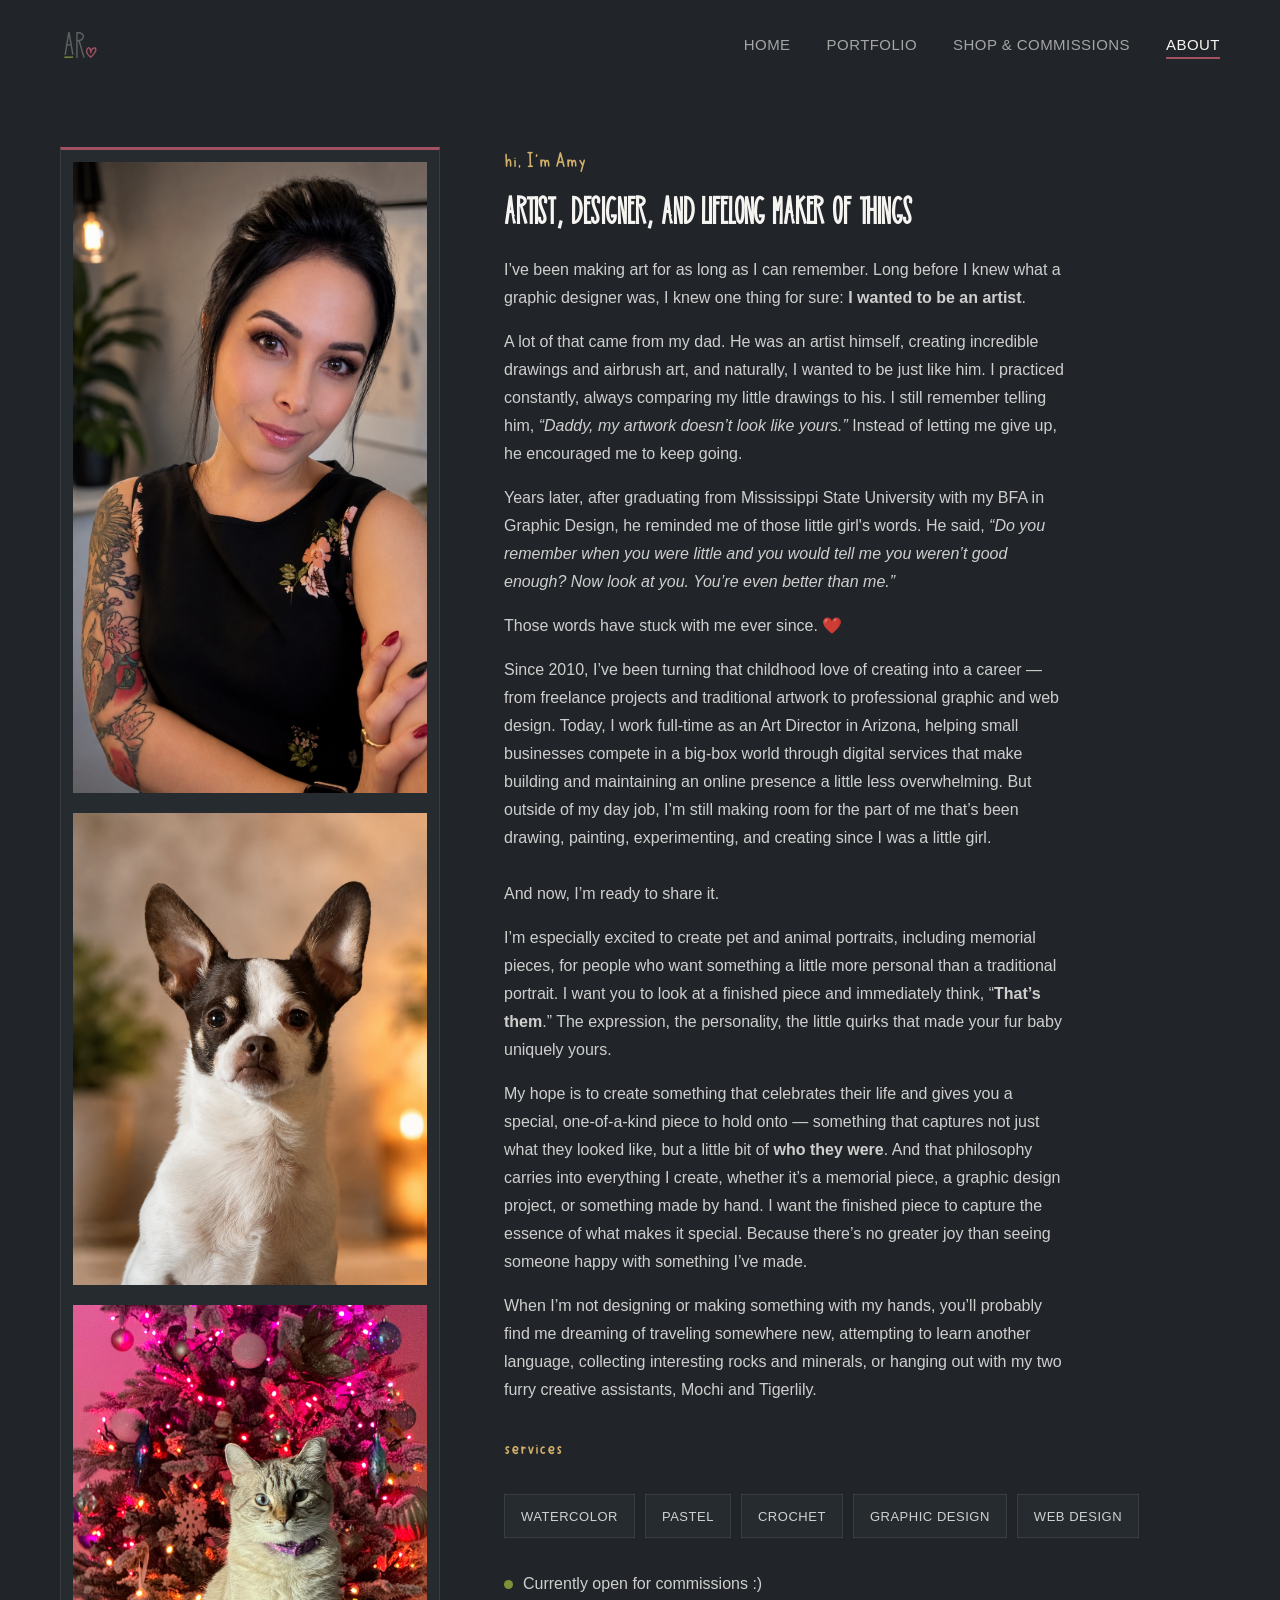
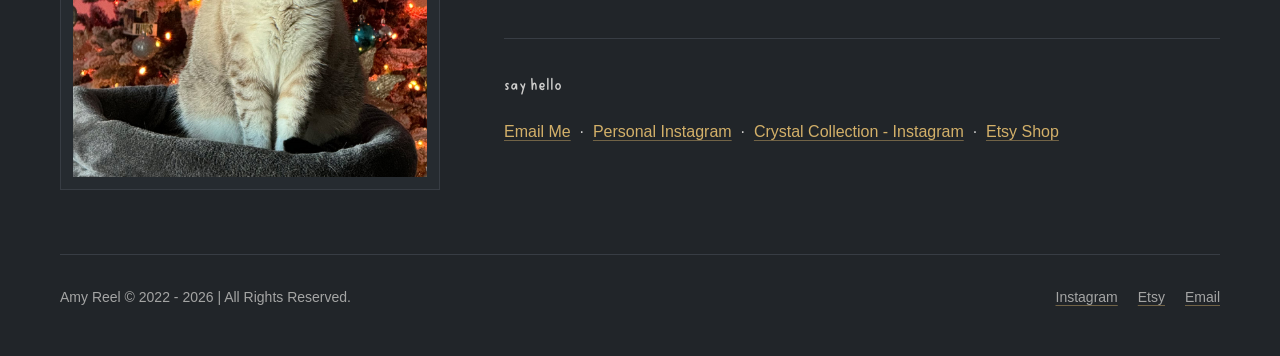
==== commit 7b548e0e: "Update about.html" ====
--- a/about.html
+++ b/about.html
@@ -53,7 +53,7 @@
         <p>My hope is to create something that celebrates their life and gives you a special, one-of-a-kind piece to hold onto — something that captures not just what they looked like, but a little bit of <strong>who they were</strong>. And that philosophy carries into everything I create, whether it’s a memorial piece, a graphic design project, or something made by hand. I want the finished piece to capture the essence of what makes it special. Because there’s no greater joy than seeing someone happy with something I’ve made.</p>
         <p>When I’m not designing or making something with my hands, you’ll probably find me dreaming of traveling somewhere new, attempting to learn another language, collecting interesting rocks and minerals, or hanging out with my two furry creative assistants, Mochi and Tigerlily.</p>
         
-        <span class="eyebrow" style="font-size:22px;">services</span>
+        <span class="eyebrow" style="font-size:22px; margin-top: 30px;">services</span>
         <ul class="tags" aria-label="Mediums and tools">
           <li class="chip">Watercolor</li>
           <li class="chip">Pastel</li>
